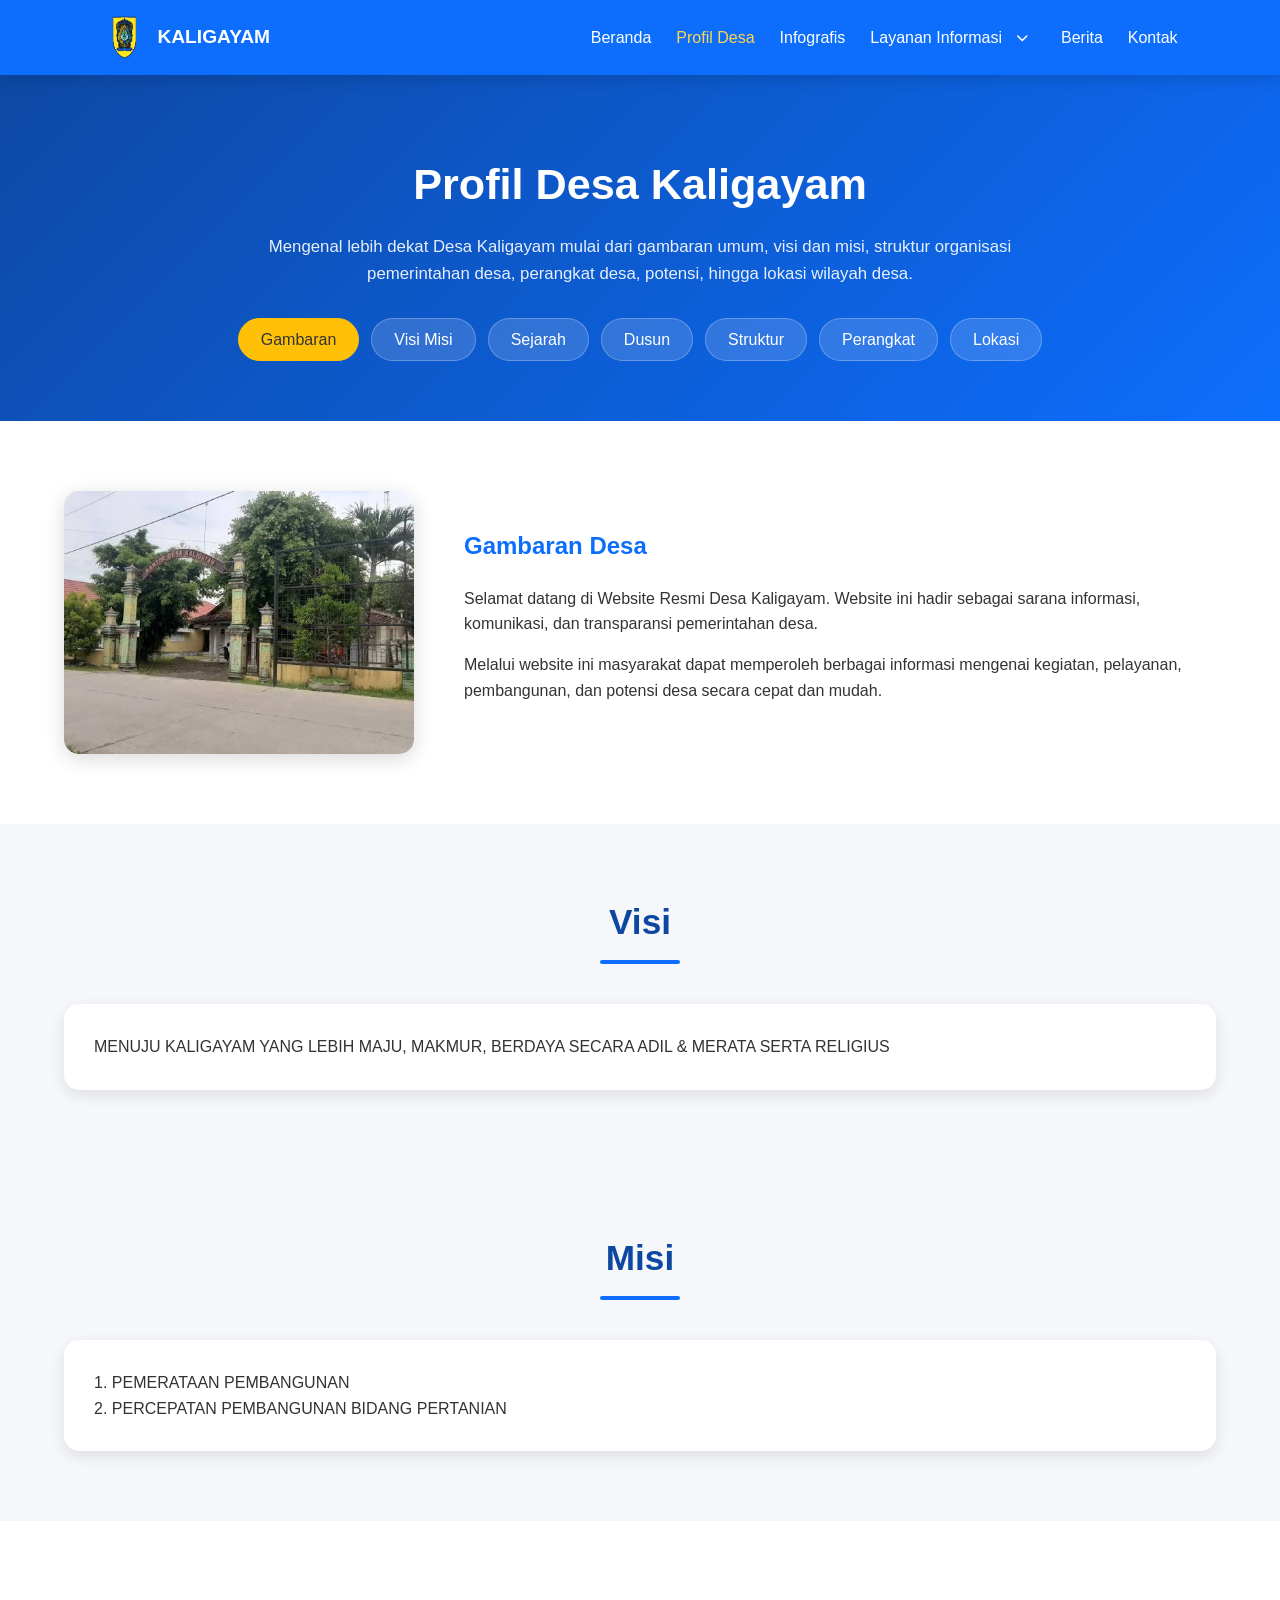
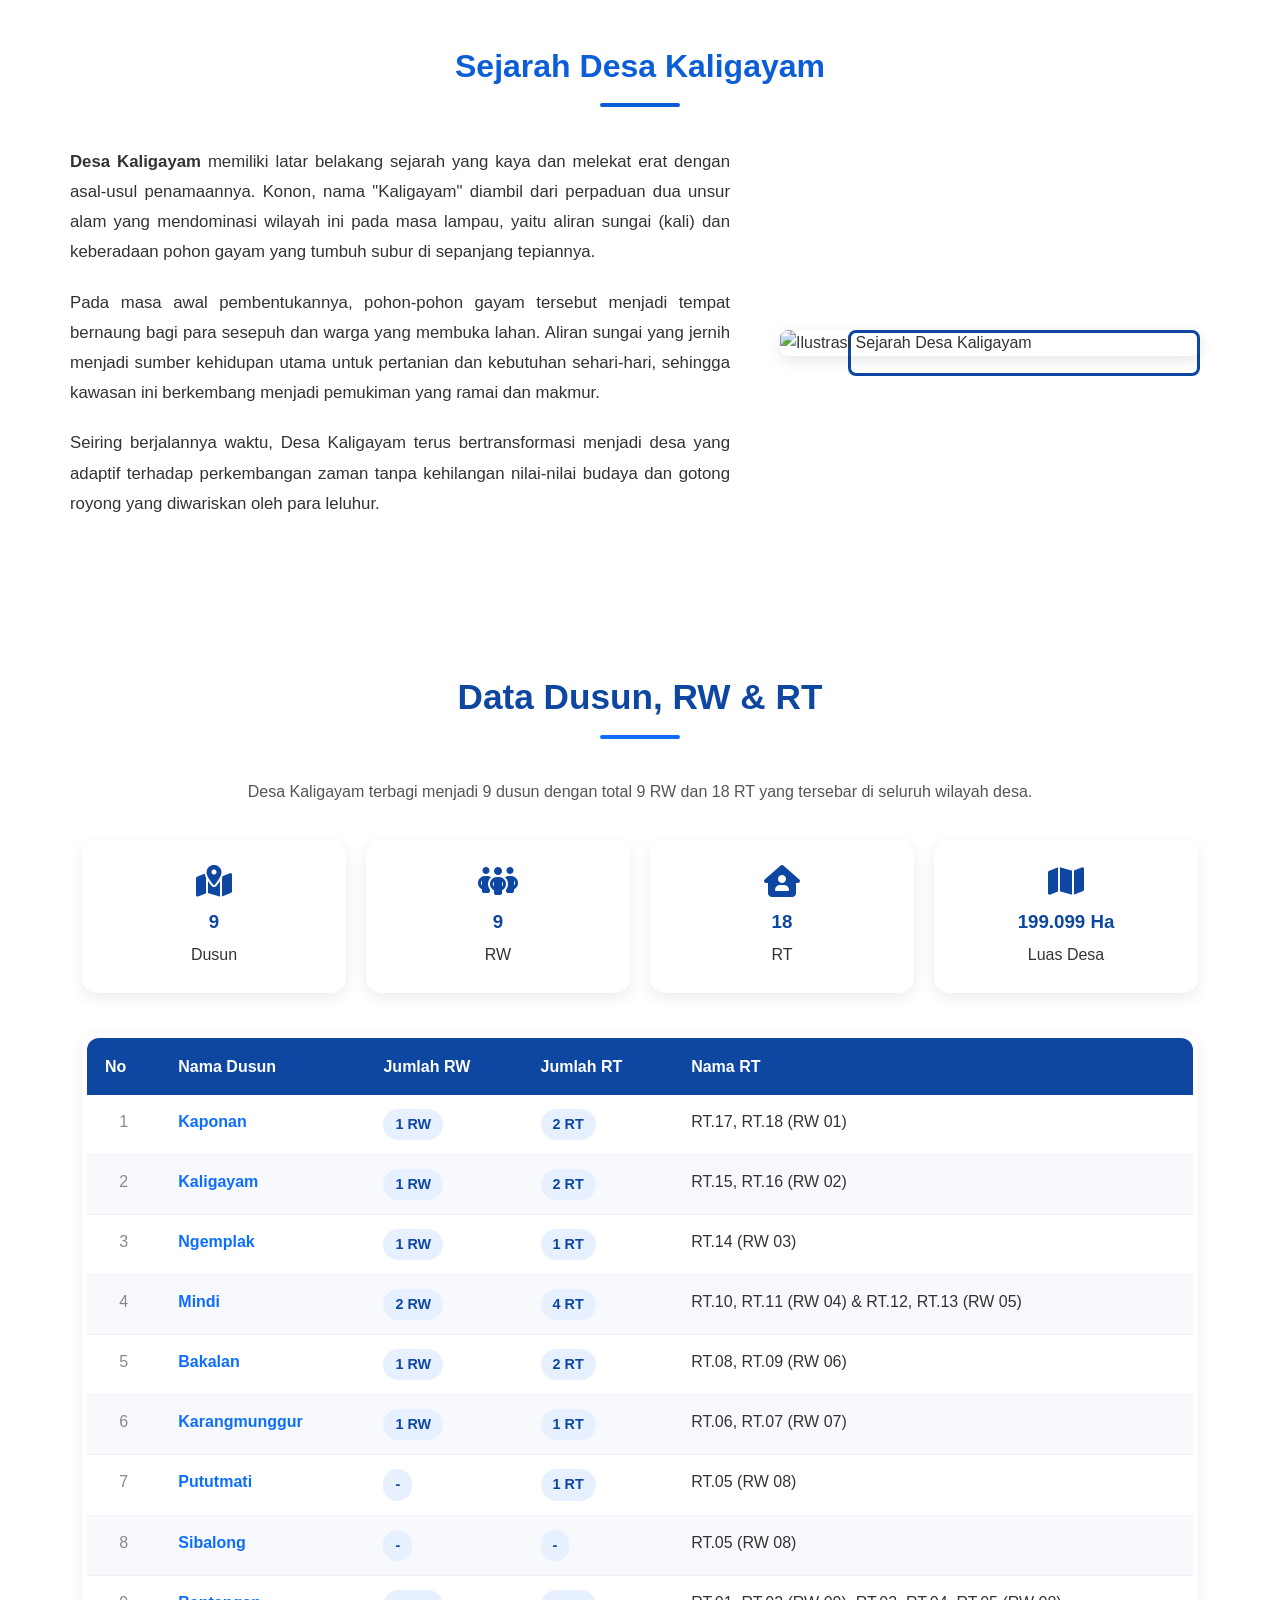
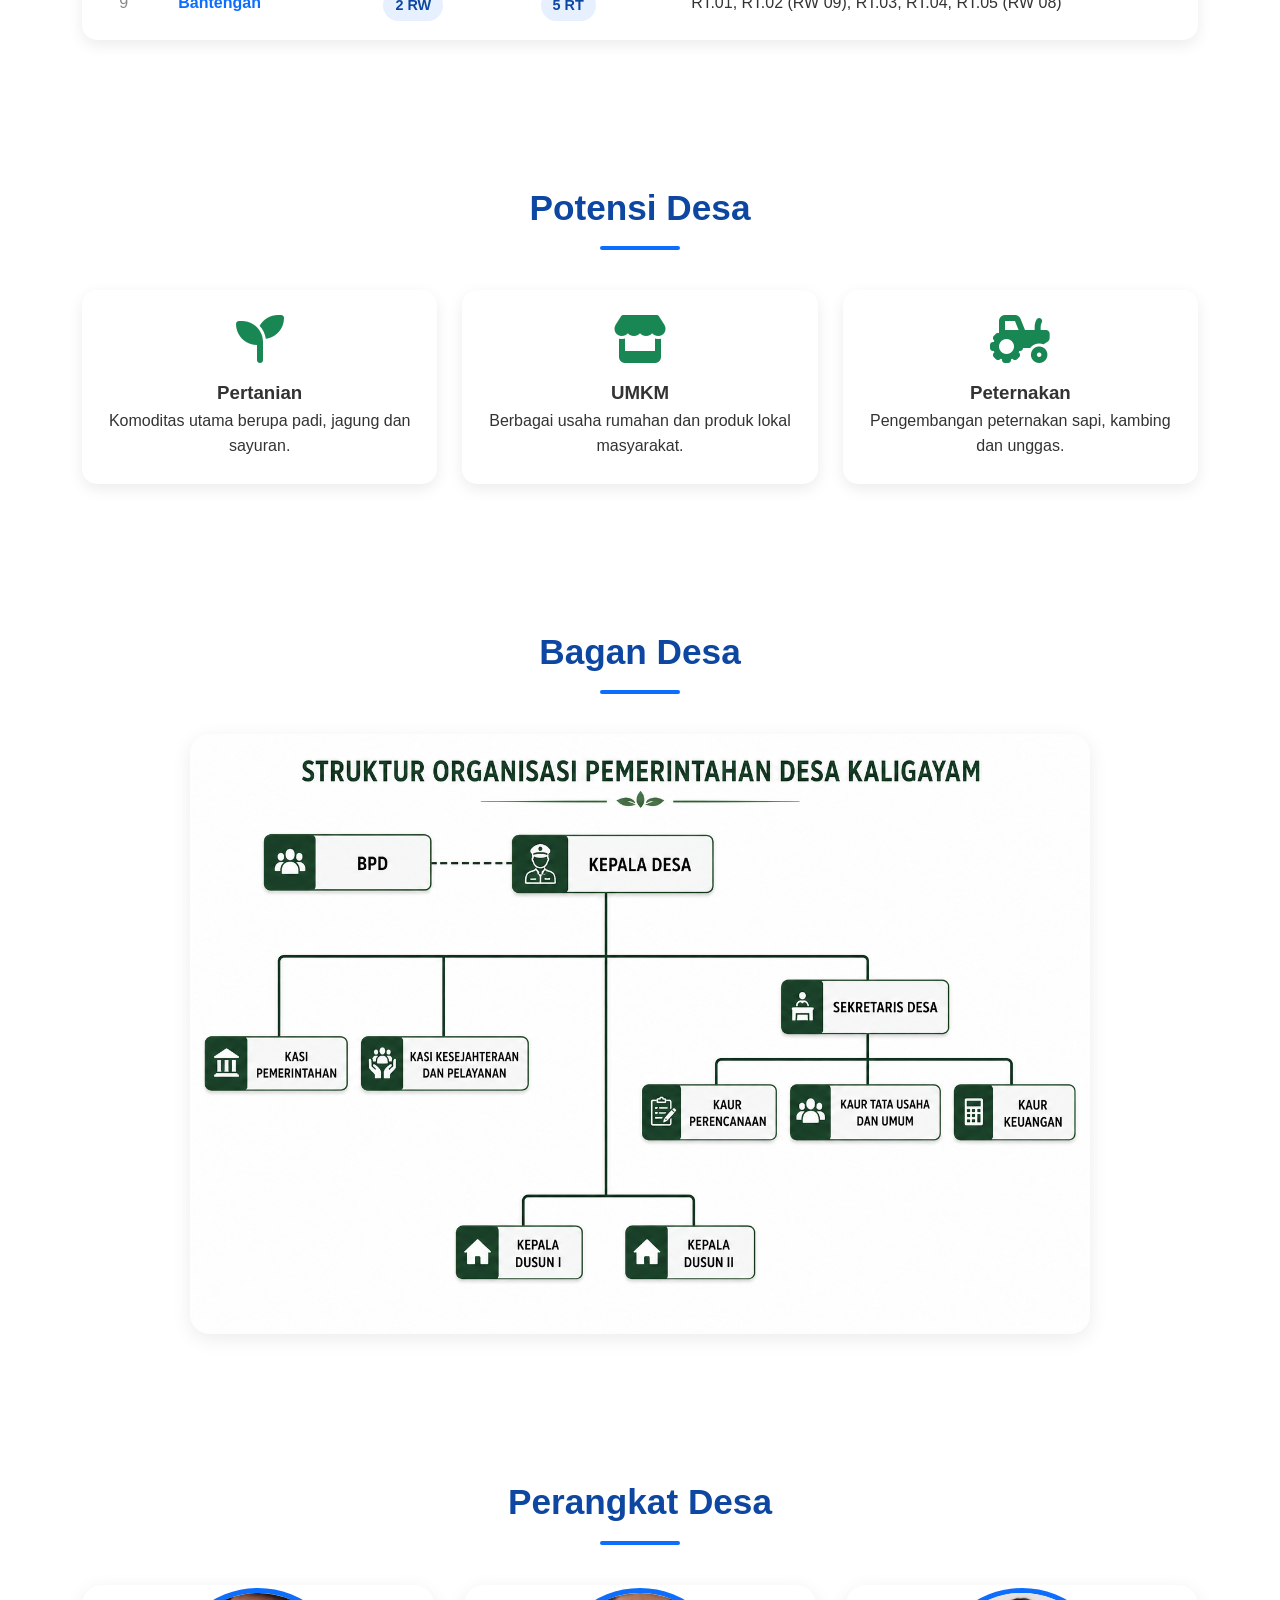
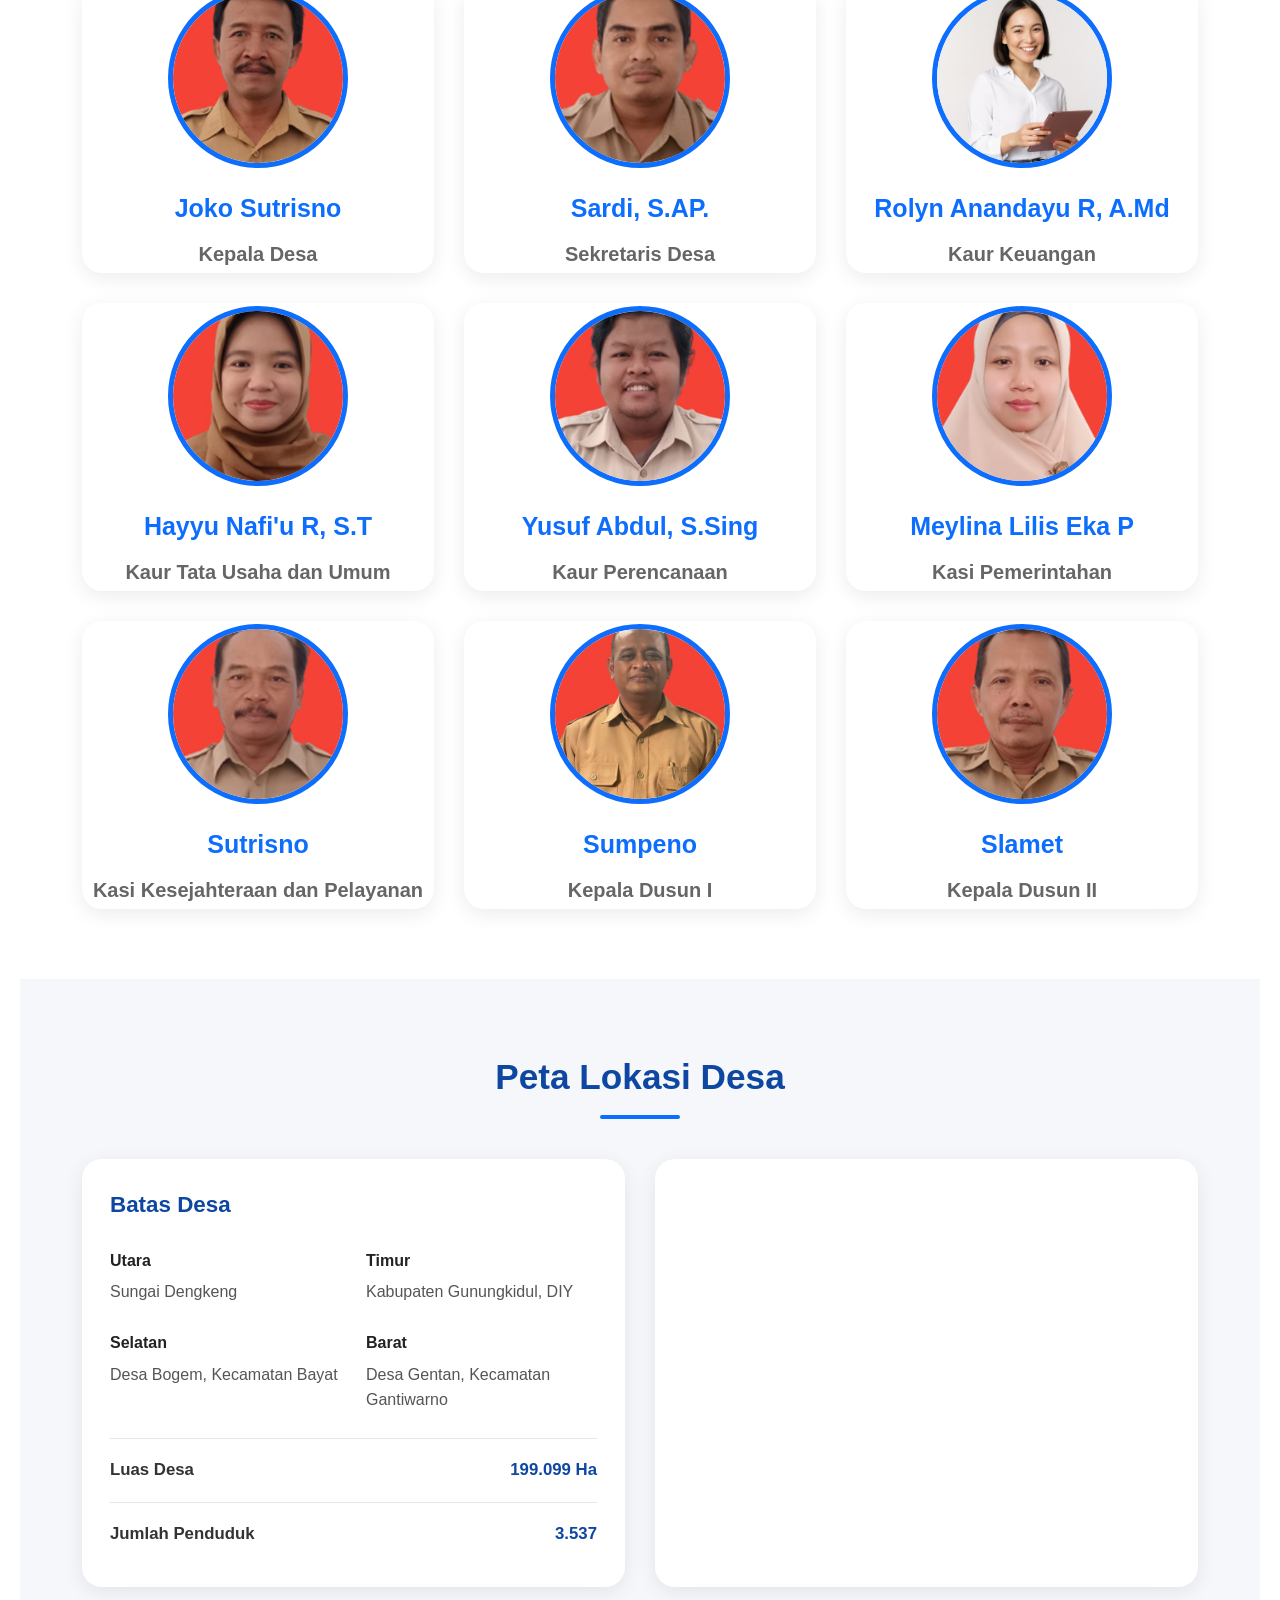
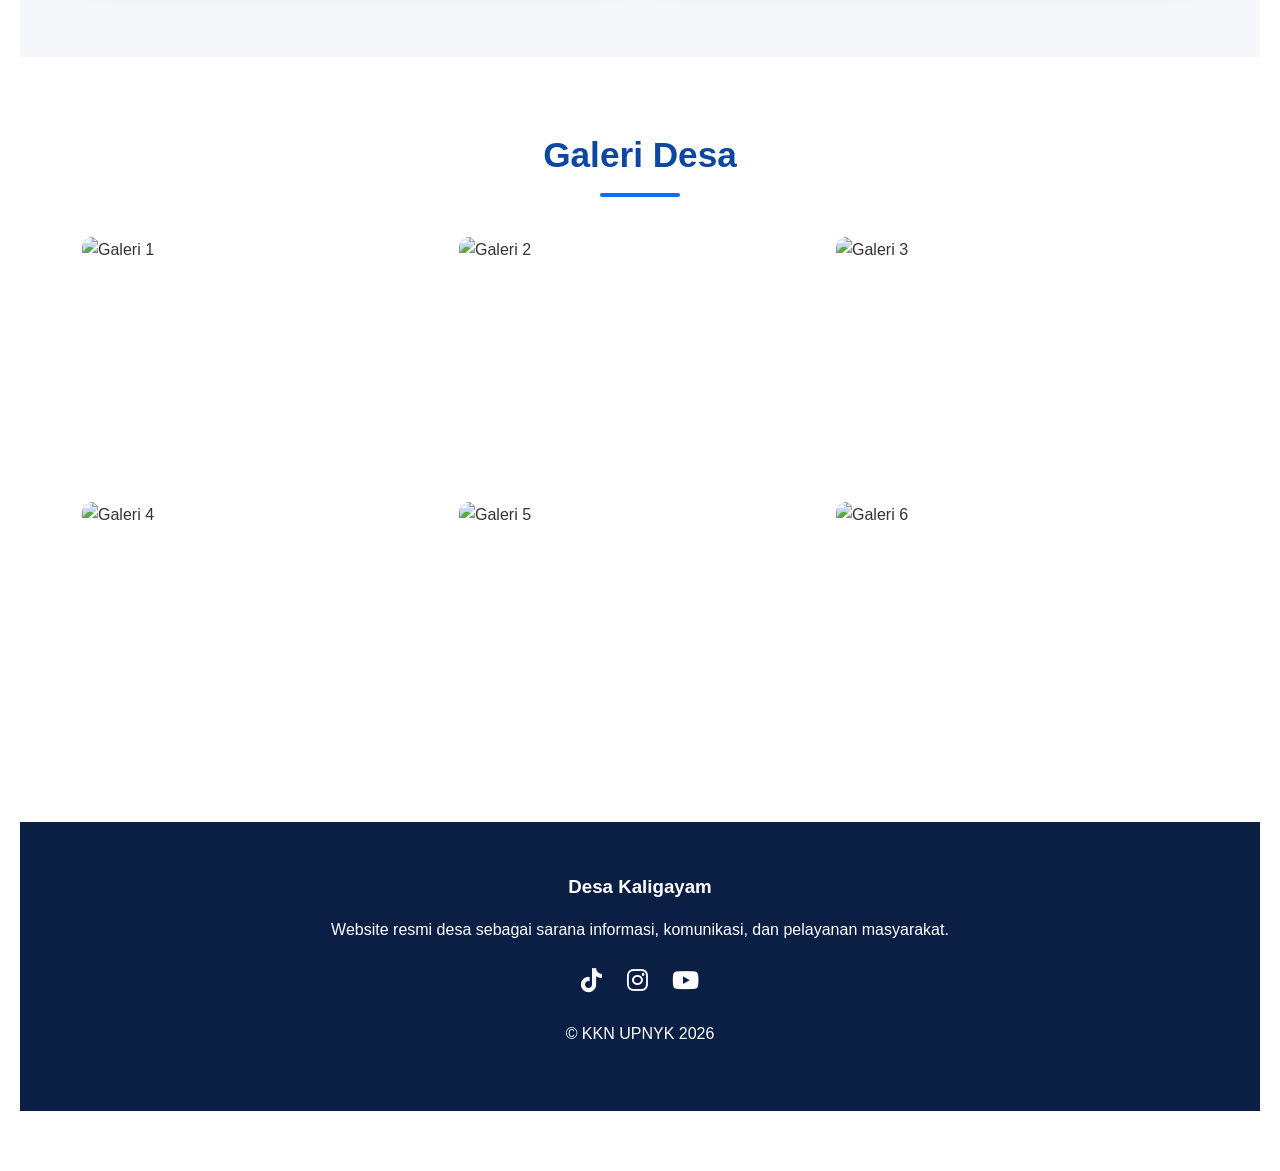
==== profil-desa.html @ 79a6d602 "Add files via upload" ====
<!DOCTYPE html>
<html lang="id">
<head>
    <meta charset="UTF-8">
    <meta name="viewport" content="width=device-width, initial-scale=1.0">
    <title>Desa Kaligayam - Desa Kaligayam</title>

    <link rel="stylesheet"
    href="https://cdnjs.cloudflare.com/ajax/libs/font-awesome/6.5.1/css/all.min.css">

    <style>

 /* =========================
   RESET
========================= */

*{
    margin:0;
    padding:0;
    box-sizing:border-box;
}

html{
    scroll-behavior:smooth;
}

body{
    font-family:'Segoe UI', Tahoma, Geneva, Verdana, sans-serif;
    background:#f5f7fa;
    color:#333;
    line-height:1.6;
}

a{
    text-decoration:none;
}

ul{
    list-style:none;
}

img{
    max-width:100%;
    display:block;
}

/* =========================
   CONTAINER
========================= */

.container{
    width:90%;
    max-width:1200px;
    margin:auto;
}

section{
    padding:80px 0;
}

.section-title{
    text-align:center;
    margin-bottom:50px;
}

.section-title h2{
    font-size:2.2rem;
    color:#0d6efd;
    position:relative;
}

.section-title h2::after{
    content:'';
    width:80px;
    height:4px;
    background:#0d6efd;
    display:block;
    margin:10px auto;
    border-radius:20px;
}

/* =========================
   NAVBAR
========================= */

.navbar{
    position:fixed;
    top:0;
    left:0;
    width:100%;
    padding:15px 8%;
    background:#0d6efd;
    display:flex;
    justify-content:space-between;
    align-items:center;
    z-index:1000;
    box-shadow:0 3px 15px rgba(0,0,0,0.15);
}

.logo{
    display:flex;
    align-items:center;
    gap:10px;
}

.logo img{
    width:45px;
    height:45px;
}

.logo span{
    color:white;
    font-size:1.2rem;
    font-weight:700;
}

.nav-menu{
    display:flex;
    gap:25px;
}

.nav-menu a{
    color:white;
    font-weight:500;
    transition:0.3s;
}

.nav-menu a:hover{
    color:#ffd54f;
}

.hamburger{
    display:none;
    color:white;
    font-size:1.5rem;
    cursor:pointer;
}

@media(max-width:768px){
    .nav-menu{
        display:none;
        flex-direction:column;
        position:absolute;
        top:75px;
        left:0;
        width:100%;
        background:#0d6efd;
        padding:20px;
        text-align:center;
    }
    .nav-menu.active{display:flex;}
    .hamburger{display:block;}
    .dropdown:hover .dropdown-menu{display:none;}
    .dropdown-menu{position:static;width:100%;margin-top:10px;box-shadow:none;}
    .dropdown.show .dropdown-menu{display:block;}
}

/* =========================
   HERO
========================= */

.hero{
    height:100vh;
    background:
    linear-gradient(rgba(0,0,0,.5),
    rgba(0,0,0,.5)),
    url("img/hero.jpg");
    background-size:cover;
    background-position:center;
    display:flex;
    justify-content:center;
    align-items:center;
    text-align:center;
    color:white;
}

.hero-content{
    max-width:800px;
}

.hero h1{
    font-size:3.5rem;
    margin-bottom:20px;
}

.hero p{
    font-size:1.2rem;
    margin-bottom:30px;
}

.btn-primary{
    background:#ffc107;
    color:#333;
    padding:14px 30px;
    border-radius:30px;
    font-weight:bold;
    display:inline-block;
    transition:0.3s;
}

.btn-primary:hover{
    transform:translateY(-4px);
}
/* =========================
   DROPDOWN MENU DUSUN
========================= */

.dropdown{
    position:relative;
}

.dropdown-menu{
    position:absolute;
    top:100%;
    left:0;
    min-width:220px;
    background:#ffffff;
    border-radius:8px;
    box-shadow:0 5px 15px rgba(0,0,0,0.15);
    display:none;
    z-index:999;
}

.dropdown-menu li{
    width:100%;
}

.dropdown-menu li a{
    display:block;
    padding:12px 15px;
    color:#333;
    transition:0.3s;
}

.dropdown-menu li a:hover{
    background:#0d6efd;
    color:#fff;
}

.dropdown:hover .dropdown-menu{
    display:block;
}

.dropdown-head{
    display:flex;
    align-items:center;
    justify-content:center;
    gap:6px;
}

.dropdown-toggle{
    cursor:pointer;
    display:inline-flex;
    align-items:center;
    justify-content:center;
    color:white;
    font-size:12px;
    padding:4px 8px;
}

.dropdown-toggle i{
    transition:0.3s;
}

.dropdown.show .dropdown-toggle i{
    transform:rotate(180deg);
}

.dropdown.show .dropdown-menu{
    display:block;
}

.nav-menu a.active{
    color:#ffd54f;
}

        section{
            padding:70px 0;
        }

        .section-title{
            text-align:center;
            margin-bottom:40px;
        }

        .section-title h2{
            color:#0d47a1;
        }

        .profil{
            background:white;
            padding:30px;
            border-radius:15px;
            box-shadow:0 5px 15px rgba(0,0,0,.1);
        }

        .stats{
            display:grid;
            grid-template-columns:repeat(4,1fr);
            gap:20px;
        }

        .card{
            background:white;
            padding:25px;
            border-radius:15px;
            text-align:center;
            box-shadow:0 5px 15px rgba(0,0,0,.08);
        }

        .card i{
            font-size:2rem;
            color:#0d47a1;
            margin-bottom:10px;
        }

        .card h3{
            color:#0d47a1;
            margin-bottom:5px;
        }

        .potensi{
            display:grid;
            grid-template-columns:repeat(3,1fr);
            gap:25px;
        }

        .potensi-card{
            background:white;
            padding:25px;
            border-radius:15px;
            text-align:center;
            box-shadow:0 5px 15px rgba(0,0,0,.08);
        }

        .potensi-card i{
            font-size:3rem;
            color:#198754;
            margin-bottom:15px;
        }

        .gallery{
            display:grid;
            grid-template-columns:repeat(3,1fr);
            gap:15px;
        }

        .gallery img{
            width:100%;
            height:250px;
            object-fit:cover;
            border-radius:10px;
        }

        footer{
            background:#0b1f44;
            color:white;
            text-align:center;
            padding:50px 20px;
        }
        .footer-content h3{margin-bottom:15px;}
        .footer-content p{margin-bottom:15px;}
        .social{margin:20px 0;}
        .social a{color:white;font-size:1.5rem;margin:0 10px;transition:0.3s;}
        .social a:hover{color:#ffc107;}

        @media(max-width:768px){

            .stats,
            .potensi,
            .gallery{
                grid-template-columns:1fr;
            }

            .hero h1{
                font-size:2rem;
            }

        }
       
/* =========================
   BAGAN DESA
========================= */

.bagan{
    background:#fff;
}

.bagan-wrapper{
    display:flex;
    justify-content:center;
    align-items:center;
}

.bagan-card{
    width:100%;
    max-width:900px;
    background:#fff;
    border-radius:20px;
    overflow:hidden;
    box-shadow:0 5px 20px rgba(0,0,0,.08);
    transition:.3s;
}

.bagan-card:hover{
    transform:translateY(-5px);
}

.bagan-card img{
    width:100%;
    display:block;
    object-fit:contain;
}

.bagan-caption{
    text-align:center;
    padding:18px;
    font-size:1.1rem;
    font-weight:600;
    color:#0d47a1;
}

@media(max-width:768px){
    .bagan-card{
        max-width:100%;
    }

    .bagan-caption{
        font-size:1rem;
    }
}
        /* =========================
   PERANGKAT DESA
========================= */

.news{
    background:white;
}

.news-grid{
    display:grid;
    grid-template-columns:repeat(3,1fr);
    gap:30px;
}

.news-card{
    background:white;
    border-radius:20px;
    padding:3px;
    text-align:center;
    box-shadow:0 5px 20px rgba(0,0,0,.08);
    transition:0.3s;
}

.news-card:hover{
    transform:translateY(-10px);
}

.news-card img{
    width:180px;
    height:180px;
    object-fit:cover;
    border-radius:50%;
    margin:auto;
    margin-bottom:20px;
    border:5px solid #0d6efd;
}

.news-content h3{
    color:#0d6efd;
    font-size:25px;
    margin-bottom:10px;
}

.news-content p{
    color:#666;
    font-size:20px;
    font-weight:700;
}

@media(max-width:768px){

    .news-grid{
        grid-template-columns:1fr;
        gap:20px;
    }

    .news-card img{
        width:150px;
        height:150px;
    }

}
.hero-infografis{
    padding-top:150px;
    padding-bottom:60px;
    background:linear-gradient(135deg,#0d47a1,#0d6efd);
    color:#fff;
    text-align:center;
}

.hero-infografis h1{
    font-size:2.7rem;
    margin-bottom:15px;
}

.hero-infografis p{
    max-width:750px;
    margin:auto;
    color:rgba(255,255,255,.9);
    font-size:1.05rem;
}

.tab-nav{
    display:flex;
    justify-content:center;
    flex-wrap:wrap;
    gap:12px;
    margin-top:30px;
}

.tab-nav a{
    background:rgba(255,255,255,.15);
    color:#fff;
    padding:8px 22px;
    border-radius:30px;
    border:1px solid rgba(255,255,255,.25);
    transition:.3s;
    font-weight:500;
}

.tab-nav a:hover,
.tab-nav a.active{
    background:#ffc107;
    color:#333;
    border-color:#ffc107;
}
/* =========================
  GAMBARAN DESA
========================= */
html {
    scroll-behavior: smooth;
}

.welcome{
    background: white;
    padding-top: 70px; /* sesuaikan dengan tinggi navbar */
    padding-bottom: 70px;
}

.welcome .container{
    display:grid;
    grid-template-columns:350px 1fr;
    gap:50px;
    align-items:center;
}

@media(max-width:992px){
    .welcome .container{
        grid-template-columns:1fr;
    }
}

.welcome-image img{
    border-radius:15px;
    box-shadow:0 5px 20px rgba(0,0,0,.15);
}

.welcome-text h2{
    color:#0d6efd;
    margin-bottom:20px;
}

.welcome-text p{
    margin-bottom:15px;
}

/* Reset & Base Styling (Sesuaikan dengan sistem font kamu) */
.sejarah-section {
    padding: 60px 20px;
    background-color: #ffffff;
    font-family: 'Open Sans', sans-serif;
    color: #333333;
}

.sejarah-container {
    max-width: 1140px;
    margin: 0 auto;
}

/* Header Sejarah */
html {
    scroll-behavior: smooth;
}
.sejarah-header {
    text-align: center;
    margin-bottom: 40px;
}

.sejarah-header h2 {
    font-size: 2rem;
    color: #0b5ed7; /* Warna biru senada dengan navbar/hero */
    margin-bottom: 10px;
    font-weight: 700;
}

.sejarah-header .garis-pembatas {
    width: 80px;
    height: 4px;
    background-color: #0b5ed7; /* Warna kuning senada dengan tombol aktif */
    margin: 0 auto;
    border-radius: 2px;
}

/* Konten Grid Layout */
.sejarah-content {
    display: grid;
    grid-template-columns: 1fr;
    gap: 40px;
    align-items: center;
}

/* Responsif untuk Layar Desktop */
@media (min-width: 768px) {
    .sejarah-content {
        grid-template-columns: 1.2fr 0.8fr; /* Teks sedikit lebih lebar dari gambar */
    }
}

/* Styling Teks */
.sejarah-text p {
    font-size: 1.05rem;
    line-height: 1.8;
    margin-bottom: 20px;
    text-align: justify;
}

/* Styling Gambar & Efek Bingkai Kreatif */
.sejarah-image .image-wrapper {
    position: relative;
    padding: 10px;
}

.sejarah-image img {
    width: 100%;
    height: auto;
    border-radius: 8px;
    box-shadow: 0 4px 15px rgba(0, 0, 0, 0.1);
    position: relative;
    z-index: 2;
    display: block;
    object-fit: cover;
}

/* Dekorasi kotak kuning di belakang gambar */
.sejarah-image .aksen-bingkai {
    position: absolute;
    top: 0;
    right: 0;
    width: 80%;
    height: 100%;
    border: 3px solid #0d47a1;
    border-radius: 8px;
    z-index: 1;
    transform: translate(-10px, 10px);
}

/* =========================
   PETA LOKASI DESA
========================= */

.lokasi{
    background:#f5f7fa;
}

.lokasi-grid{
    display:grid;
    grid-template-columns:1fr 1fr;
    gap:30px;
}

.lokasi-info,
.lokasi-map{
    background:#fff;
    border-radius:20px;
    box-shadow:0 5px 20px rgba(0,0,0,.08);
    overflow:hidden;
}

.lokasi-info{
    padding:28px;
}

.lokasi-info h3{
    color:#0d47a1;
    margin-bottom:25px;
    font-size:1.4rem;
}

.batas-grid{
    display:grid;
    grid-template-columns:repeat(2,1fr);
    gap:25px;
    margin-bottom:25px;
}

.batas-grid strong{
    display:block;
    color:#222;
    margin-bottom:6px;
}

.batas-grid p{
    color:#555;
}

.lokasi-info hr{
    border:none;
    border-top:1px solid #e5e5e5;
    margin:18px 0;
}

.info-item{
    display:flex;
    justify-content:space-between;
    align-items:center;
    font-size:1.05rem;
}

.info-item span{
    font-weight:600;
}

.info-item strong{
    color:#0d47a1;
}

.lokasi-map iframe{
    width:100%;
    height:100%;
    min-height:420px;
    border:0;
}

@media(max-width:768px){

    .lokasi-grid{
        grid-template-columns:1fr;
    }

    .batas-grid{
        grid-template-columns:1fr;
    }

}

/* =========================
   DATA DUSUN (RW & RT)
========================= */

.dusun-intro{
    max-width:800px;
    margin:0 auto 35px;
    text-align:center;
    color:#555;
}

.dusun-summary{
    display:grid;
    grid-template-columns:repeat(4,1fr);
    gap:20px;
    margin-bottom:40px;
}

.table-wrapper{
    background:#fff;
    border-radius:15px;
    box-shadow:0 5px 15px rgba(0,0,0,.08);
    overflow-x:auto;
    padding:5px;
}

.dusun-table{
    width:100%;
    border-collapse:collapse;
    min-width:720px;
}

.dusun-table thead th{
    background:#0d47a1;
    color:#fff;
    text-align:left;
    padding:16px 18px;
    font-weight:600;
    white-space:nowrap;
}

.dusun-table thead th:first-child{
    border-radius:12px 0 0 0;
}

.dusun-table thead th:last-child{
    border-radius:0 12px 0 0;
}

.dusun-table tbody td{
    padding:14px 18px;
    border-bottom:1px solid #eef1f5;
    vertical-align:top;
    color:#333;
}

.dusun-table tbody tr:last-child td{
    border-bottom:none;
}

.dusun-table tbody tr:nth-child(even){
    background:#f7f9fc;
}

.dusun-table tbody tr:hover{
    background:#eaf2ff;
}

.dusun-table td.dusun-nama a{
    color:#0d6efd;
    font-weight:600;
    transition:.3s;
}

.dusun-table td.dusun-nama a:hover{
    color:#0d47a1;
    text-decoration:underline;
}

.dusun-table td.no-col{
    text-align:center;
    color:#888;
}

.badge-jumlah{
    display:inline-block;
    background:#e7f0ff;
    color:#0d47a1;
    padding:4px 12px;
    border-radius:20px;
    font-size:.9rem;
    font-weight:600;
    white-space:nowrap;
}

@media(max-width:768px){

    .dusun-summary{
        grid-template-columns:repeat(2,1fr);
    }

}

    </style>

</head>
<body>

    <!-- NAVBAR -->
 <header>
<nav class="navbar">

    <div class="logo">
        <img src="./logo.png" alt="Logo Desa">
        <span>KALIGAYAM</span>
    </div>

    <ul class="nav-menu">

        <li><a href="index.html">Beranda</a></li>

        <li><a href="profil-desa.html" class="active">Profil Desa</a></li>

        <li><a href="infografis.html">Infografis</a></li>

        <!-- MENU LAYANAN INFORMASI -->
        <li class="dropdown">

            <div class="dropdown-head">
                <a href="layanan-informasi.html">Layanan Informasi</a>
                <span class="dropdown-toggle"><i class="fas fa-chevron-down"></i></span>
            </div>

            <ul class="dropdown-menu">
                <li><a href="layanan-informasi.html#kk">Kartu Keluarga</a></li>
                <li><a href="layanan-informasi.html#ktp">KTP</a></li>
                <li><a href="layanan-informasi.html#kia">KIA</a></li>
                <li><a href="layanan-informasi.html#akta-kematian">Akta Kematian</a></li>
                <li><a href="layanan-informasi.html#akta-lahir">Akta Lahir</a></li>
                <li><a href="layanan-informasi.html#akta-cerai">Akta Cerai</a></li>
                <li><a href="layanan-informasi.html#pernikahan">Pernikahan</a></li>
            </ul>

        </li>

        <li><a href="berita.html">Berita</a></li>

        <li><a href="index.html#contact">Kontak</a></li>

    </ul>

    <div class="hamburger">
        <i class="fas fa-bars"></i>
    </div>

</nav>
    </header>
<section class="hero-infografis">

    <div class="container">

        <h1>Profil Desa Kaligayam</h1>

        <p>
            Mengenal lebih dekat Desa Kaligayam mulai dari gambaran umum,
            visi dan misi, struktur organisasi pemerintahan desa,
            perangkat desa, potensi, hingga lokasi wilayah desa.
        </p>

        <div class="tab-nav">
            <a href="#gambaran" class="active">Gambaran</a>
            <a href="#visi">Visi Misi</a>
            <a href="#sejarah">Sejarah</a>
            <a href="#dusun">Dusun</a>
            <a href="#bagan">Struktur</a>
            <a href="#perangkat">Perangkat</a>
            <a href="#lokasi">Lokasi</a>
        </div>

    </div>

</section>
      <!-- Gambaran  -->
    <section class="welcome" id="gambaran">
        <div class="container">

            <div class="welcome-image">
                 <img src="./Gambaran-Desa.jpg" alt="Logo Klaten">
            </div>

            <div class="welcome-text">
                <h2>Gambaran Desa</h2>

                <p>
                    Selamat datang di Website Resmi Desa Kaligayam.
                    Website ini hadir sebagai sarana informasi,
                    komunikasi, dan transparansi pemerintahan desa.
                </p>

                <p>
                    Melalui website ini masyarakat dapat memperoleh
                    berbagai informasi mengenai kegiatan, pelayanan,
                    pembangunan, dan potensi desa secara cepat dan mudah.
                </p>

            </div>

        </div>
    </section>

    <!-- VISI MISI -->


    <section id="visi">
        <div class="container">

            <div class="section-title">
                <h2>Visi</h2>
            </div>
            <div class="profil">
                <p>
                   MENUJU KALIGAYAM YANG LEBIH MAJU, MAKMUR, BERDAYA SECARA ADIL & MERATA SERTA RELIGIUS
                </p>
            </div>

        </div>
    </section>
       <section>
        <div class="container">

            <div class="section-title">
                <h2>Misi</h2>
            </div>
            <div class="profil">
                <p>
                    1.  PEMERATAAN PEMBANGUNAN
                </p>
                 <p>
                    2. PERCEPATAN PEMBANGUNAN BIDANG PERTANIAN
                </p>
        
            </div>

        </div>
    </section>

<section class="sejarah-section">
    <!-- Perhatikan penambahan id="sejarah" di bawah ini -->
<section id="sejarah" class="sejarah-section">
        <div class="sejarah-container">
        <!-- Bagian Judul -->
        <div class="sejarah-header">
            <h2>Sejarah Desa Kaligayam</h2>
            <div class="garis-pembatas"></div>
        </div>

        <!-- Bagian Konten -->
        <div class="sejarah-content">
            <!-- Kolom Teks -->
            <div class="sejarah-text">
                <p><strong>Desa Kaligayam</strong> memiliki latar belakang sejarah yang kaya dan melekat erat dengan asal-usul penamaannya. Konon, nama "Kaligayam" diambil dari perpaduan dua unsur alam yang mendominasi wilayah ini pada masa lampau, yaitu aliran sungai (kali) dan keberadaan pohon gayam yang tumbuh subur di sepanjang tepiannya.</p>
                
                <p>Pada masa awal pembentukannya, pohon-pohon gayam tersebut menjadi tempat bernaung bagi para sesepuh dan warga yang membuka lahan. Aliran sungai yang jernih menjadi sumber kehidupan utama untuk pertanian dan kebutuhan sehari-hari, sehingga kawasan ini berkembang menjadi pemukiman yang ramai dan makmur.</p>
                
                <p>Seiring berjalannya waktu, Desa Kaligayam terus bertransformasi menjadi desa yang adaptif terhadap perkembangan zaman tanpa kehilangan nilai-nilai budaya dan gotong royong yang diwariskan oleh para leluhur.</p>
            </div>

            <!-- Kolom Gambar / Ilustrasi -->
            <div class="sejarah-image">
                <div class="image-wrapper">
                    <!-- Ganti 'sejarah-desa.jpg' dengan path foto desa atau ilustrasi pendukung -->
                    <img src="sejarah-desa.jpg" alt="Ilustrasi Sejarah Desa Kaligayam">
                    <div class="aksen-bingkai"></div>
                </div>
            </div>
        </div>
    </div>
</section>

    <!-- DATA DUSUN -->
    <section id="dusun">
        <div class="container">

            <div class="section-title">
                <h2>Data Dusun, RW &amp; RT</h2>
            </div>

            <p class="dusun-intro">
                Desa Kaligayam terbagi menjadi 9 dusun dengan total 9 RW
                dan 18 RT yang tersebar di seluruh wilayah desa.
            </p>

            <div class="dusun-summary">

                <div class="card">
                    <i class="fas fa-map-location-dot"></i>
                    <h3>9</h3>
                    <p>Dusun</p>
                </div>

                <div class="card">
                    <i class="fas fa-people-group"></i>
                    <h3>9</h3>
                    <p>RW</p>
                </div>

                <div class="card">
                    <i class="fas fa-house-user"></i>
                    <h3>18</h3>
                    <p>RT</p>
                </div>

                <div class="card">
                    <i class="fas fa-map"></i>
                    <h3>199.099 Ha</h3>
                    <p>Luas Desa</p>
                </div>

            </div>

            <div class="table-wrapper">
                <table class="dusun-table">
                    <thead>
                        <tr>
                            <th>No</th>
                            <th>Nama Dusun</th>
                            <th>Jumlah RW</th>
                            <th>Jumlah RT</th>
                            <th>Nama RT</th>
                        </tr>
                    </thead>
                    <tbody>

                        <tr>
                            <td class="no-col">1</td>
                            <td class="dusun-nama"><a href="dusun-Kaponan.html">Kaponan</a></td>
                            <td><span class="badge-jumlah">1 RW</span></td>
                            <td><span class="badge-jumlah">2 RT</span></td>
                            <td>RT.17, RT.18 (RW 01)</td>
                        </tr>

                        <tr>
                            <td class="no-col">2</td>
                            <td class="dusun-nama"><a href="dusun-Kaligayam.html">Kaligayam</a></td>
                            <td><span class="badge-jumlah">1 RW</span></td>
                            <td><span class="badge-jumlah">2 RT</span></td>
                            <td>RT.15, RT.16 (RW 02)</td>
                        </tr>

                        <tr>
                            <td class="no-col">3</td>
                            <td class="dusun-nama"><a href="dusun-Ngemplak.html">Ngemplak</a></td>
                            <td><span class="badge-jumlah">1 RW</span></td>
                            <td><span class="badge-jumlah">1 RT</span></td>
                            <td>RT.14 (RW 03)</td>
                        </tr>

                        <tr>
                            <td class="no-col">4</td>
                            <td class="dusun-nama"><a href="dusun-Mindi.html">Mindi</a></td>
                            <td><span class="badge-jumlah">2 RW</span></td>
                            <td><span class="badge-jumlah">4 RT</span></td>
                            <td>RT.10, RT.11 (RW 04) &amp; RT.12, RT.13 (RW 05)</td>
                        </tr>

                        <tr>
                            <td class="no-col">5</td>
                            <td class="dusun-nama"><a href="dusun-Bakalan.html">Bakalan</a></td>
                            <td><span class="badge-jumlah">1 RW</span></td>
                            <td><span class="badge-jumlah">2 RT</span></td>
                            <td>RT.08, RT.09 (RW 06)</td>
                        </tr>

                        <tr>
                            <td class="no-col">6</td>
                            <td class="dusun-nama"><a href="dusun-Karangmunggur.html">Karangmunggur</a></td>
                            <td><span class="badge-jumlah">1 RW</span></td>
                            <td><span class="badge-jumlah">1 RT</span></td>
                            <td>RT.06, RT.07 (RW 07)</td>
                        </tr>

                        <tr>
                            <td class="no-col">7</td>
                            <td class="dusun-nama"><a href="dusun-Pututmati.html">Pututmati</a></td>
                            <td><span class="badge-jumlah">-</span></td>
                            <td><span class="badge-jumlah">1 RT</span></td>
                            <td>RT.05 (RW 08)</td>
                        </tr>

                        <tr>
                            <td class="no-col">8</td>
                            <td class="dusun-nama"><a href="dusun-Sibalong.html">Sibalong</a></td>
                            <td><span class="badge-jumlah">-</span></td>
                            <td><span class="badge-jumlah">-</span></td>
                            <td>RT.05 (RW 08)</td>
                        </tr>

                        <tr>
                            <td class="no-col">9</td>
                            <td class="dusun-nama"><a href="dusun-Bantengan.html">Bantengan</a></td>
                            <td><span class="badge-jumlah">2 RW</span></td>
                            <td><span class="badge-jumlah">5 RT</span></td>
                            <td>RT.01, RT.02 (RW 09), RT.03, RT.04, RT.05 (RW 08)</td>
                        </tr>

                    </tbody>
                </table>
            </div>

        </div>
    </section>

    <!-- POTENSI -->
    <section>

        <div class="container">

            <div class="section-title">
                <h2>Potensi Desa</h2>
            </div>

            <div class="potensi">

                <div class="potensi-card">
                    <i class="fas fa-seedling"></i>
                    <h3>Pertanian</h3>
                    <p>
                        Komoditas utama berupa padi,
                        jagung dan sayuran.
                    </p>
                </div>

                <div class="potensi-card">
                    <i class="fas fa-store"></i>
                    <h3>UMKM</h3>
                    <p>
                        Berbagai usaha rumahan dan
                        produk lokal masyarakat.
                    </p>
                </div>

                <div class="potensi-card">
                    <i class="fas fa-tractor"></i>
                    <h3>Peternakan</h3>
                    <p>
                        Pengembangan peternakan sapi,
                        kambing dan unggas.
                    </p>
                </div>

            </div>

        </div>

    </section>

    <!-- BAGAN DESA -->
<section class="bagan" id="bagan">

    <div class="container">

        <div class="section-title">
            <h2>Bagan Desa</h2>
        </div>

        <div class="bagan-wrapper">

            <div class="bagan-card">

               <img src="./Struktur.png" alt="Bagan Struktur Organisasi Desa">

            </div>

        </div>

    </div>

</section>

<!-- PERANGKAT DESA -->
    <section class="news" id="perangkat">

        <div class="section-title">
            <h2>Perangkat Desa</h2>
        </div>

        <div class="container news-grid">

            <div class="news-card">
               <img src="./Kepala-Desa.jpeg">
                <div class="news-content">
                    <h3>Joko Sutrisno</h3>
                    <p>
                       Kepala Desa
                    </p>
                </div>
            </div>

            <div class="news-card">
                 <img src="./Sekdes.jpeg" alt="Sekretaris Desa">
                <div class="news-content">
                    <h3>Sardi, S.AP.</h3>
                    <p>
                      Sekretaris Desa
                    </p>
                </div>
            </div>

            <div class="news-card">
                 <img src="./Perangkat-Desa.jpg" alt="Kaur Keuangan">
                <div class="news-content">
                    <h3>Rolyn Anandayu R, A.Md</h3>
                    <p>
                        Kaur Keuangan
                    </p>
                </div>
            </div>
             <div class="news-card">
                 <img src="./Kaur-TU.jpeg" alt="Kepala Desa">
                <div class="news-content">
                    <h3>Hayyu Nafi'u R, S.T</h3>
                    <p>
                        Kaur Tata Usaha dan Umum
                    </p>
                </div>
            </div>

            <div class="news-card">
                 <img src="./Kaur-Perencanaan.jpeg" alt="Sekretaris Desa">
                <div class="news-content">
                    <h3>Yusuf Abdul, S.Sing</h3>
                    <p>
                        Kaur Perencanaan
                    </p>
                </div>
            </div>

            <div class="news-card">
                 <img src="./Kasi-Pemerintahan.jpeg" alt="Kaur Keuangan">
                <div class="news-content">
                    <h3>Meylina Lilis Eka P</h3>
                    <p>
                       Kasi Pemerintahan
                    </p>
                </div>
            </div>
            <div class="news-card">
                 <img src="./Kasi-Kesejahteraan.jpeg" alt="Kaur Keuangan">
                <div class="news-content">
                    <h3>Sutrisno</h3>
                    <p>
                       Kasi Kesejahteraan dan Pelayanan
                    </p>
                </div>
            </div>
            <div class="news-card">
                 <img src="./Kadus-I.jpeg" alt="Kaur Keuangan">
                <div class="news-content">
                    <h3>Sumpeno</h3>
                    <p>
                      Kepala Dusun I
                    </p>
                </div>
            </div>
            <div class="news-card">
                 <img src="./Kadus-II.jpeg" alt="Kaur Keuangan">
                <div class="news-content">
                    <h3>Slamet</h3>
                    <p>
                       Kepala Dusun II
                    </p>
                </div>
            </div>

        </div>

    </section>
    <!-- PETA LOKASI DESA -->
<section class="lokasi" id="lokasi">

    <div class="container">

        <div class="section-title">
            <h2>Peta Lokasi Desa</h2>
        </div>

        <div class="lokasi-grid">

            <!-- Informasi -->
            <div class="lokasi-info">

                <h3>Batas Desa</h3>

                <div class="batas-grid">

                    <div>
                        <strong>Utara</strong>
                        <p>Sungai Dengkeng</p>
                    </div>

                    <div>
                        <strong>Timur</strong>
                        <p>Kabupaten Gunungkidul, DIY</p>
                    </div>

                    <div>
                        <strong>Selatan</strong>
                        <p>Desa Bogem, Kecamatan Bayat</p>
                    </div>

                    <div>
                        <strong>Barat</strong>
                        <p>Desa Gentan, Kecamatan Gantiwarno</p>
                    </div>

                </div>

                <hr>

                <div class="info-item">
                    <span>Luas Desa</span>
                    <strong>199.099 Ha</strong>
                </div>

                <hr>
                <div class="info-item">
                    <span>Jumlah Penduduk</span>
                    <strong>3.537</strong>
                </div>

            </div>

            <!-- Maps -->
            <div class="lokasi-map">

                <iframe
                    src="https://www.google.com/maps/embed?pb=!1m18!1m12!1m3!1d5105.065987779881!2d110.62018126481999!3d-7.794840223644419!2m3!1f0!2f0!3f0!3m2!1i1024!2i768!4f13.1!3m3!1m2!1s0x2e7a48b31ecb693f%3A0x42fa179632f02f46!2sKaligayam%2C%20Kec.%20Wedi%2C%20Kabupaten%20Klaten%2C%20Jawa%20Tengah!5e1!3m2!1sid!2sid!4v1783397386458!5m2!1sid!2sid"
                    loading="lazy"
                    allowfullscreen
                    referrerpolicy="strict-origin-when-cross-origin">
                </iframe>

            </div>

        </div>

    </div>

</section>

    <!-- GALERI -->
    <section>

        <div class="container">

            <div class="section-title">
                <h2>Galeri Desa</h2>
            </div>

            <div class="gallery">

                <img src="img/gallery1.jpg" alt="Galeri 1">
                <img src="img/gallery2.jpg" alt="Galeri 2">
                <img src="img/gallery3.jpg" alt="Galeri 3">
                <img src="img/gallery4.jpg" alt="Galeri 4">
                <img src="img/gallery5.jpg" alt="Galeri 5">
                <img src="img/gallery6.jpg" alt="Galeri 6">

            </div>

        </div>

    </section>

  

    <!-- FOOTER -->
    <footer>

        <div class="footer-content">

            <h3>Desa Kaligayam</h3>

            <p>
                Website resmi desa sebagai sarana informasi,
                komunikasi, dan pelayanan masyarakat.
            </p>

            <div class="social">
                <a href="https://www.tiktok.com/@kaligayam.official" target="_blank" rel="noopener noreferrer"><i class="fab fa-tiktok"></i></a>
                <a href="https://www.instagram.com/desa_kaligayam" target="_blank" rel="noopener noreferrer"><i class="fab fa-instagram"></i></a>
                <a href="#" target="_blank" rel="noopener noreferrer"><i class="fab fa-youtube"></i></a>
            </div>

            <p>
                © KKN UPNYK 2026
            </p>

        </div>

    </footer>


<script src="index.js"></script>

</body>
</html>
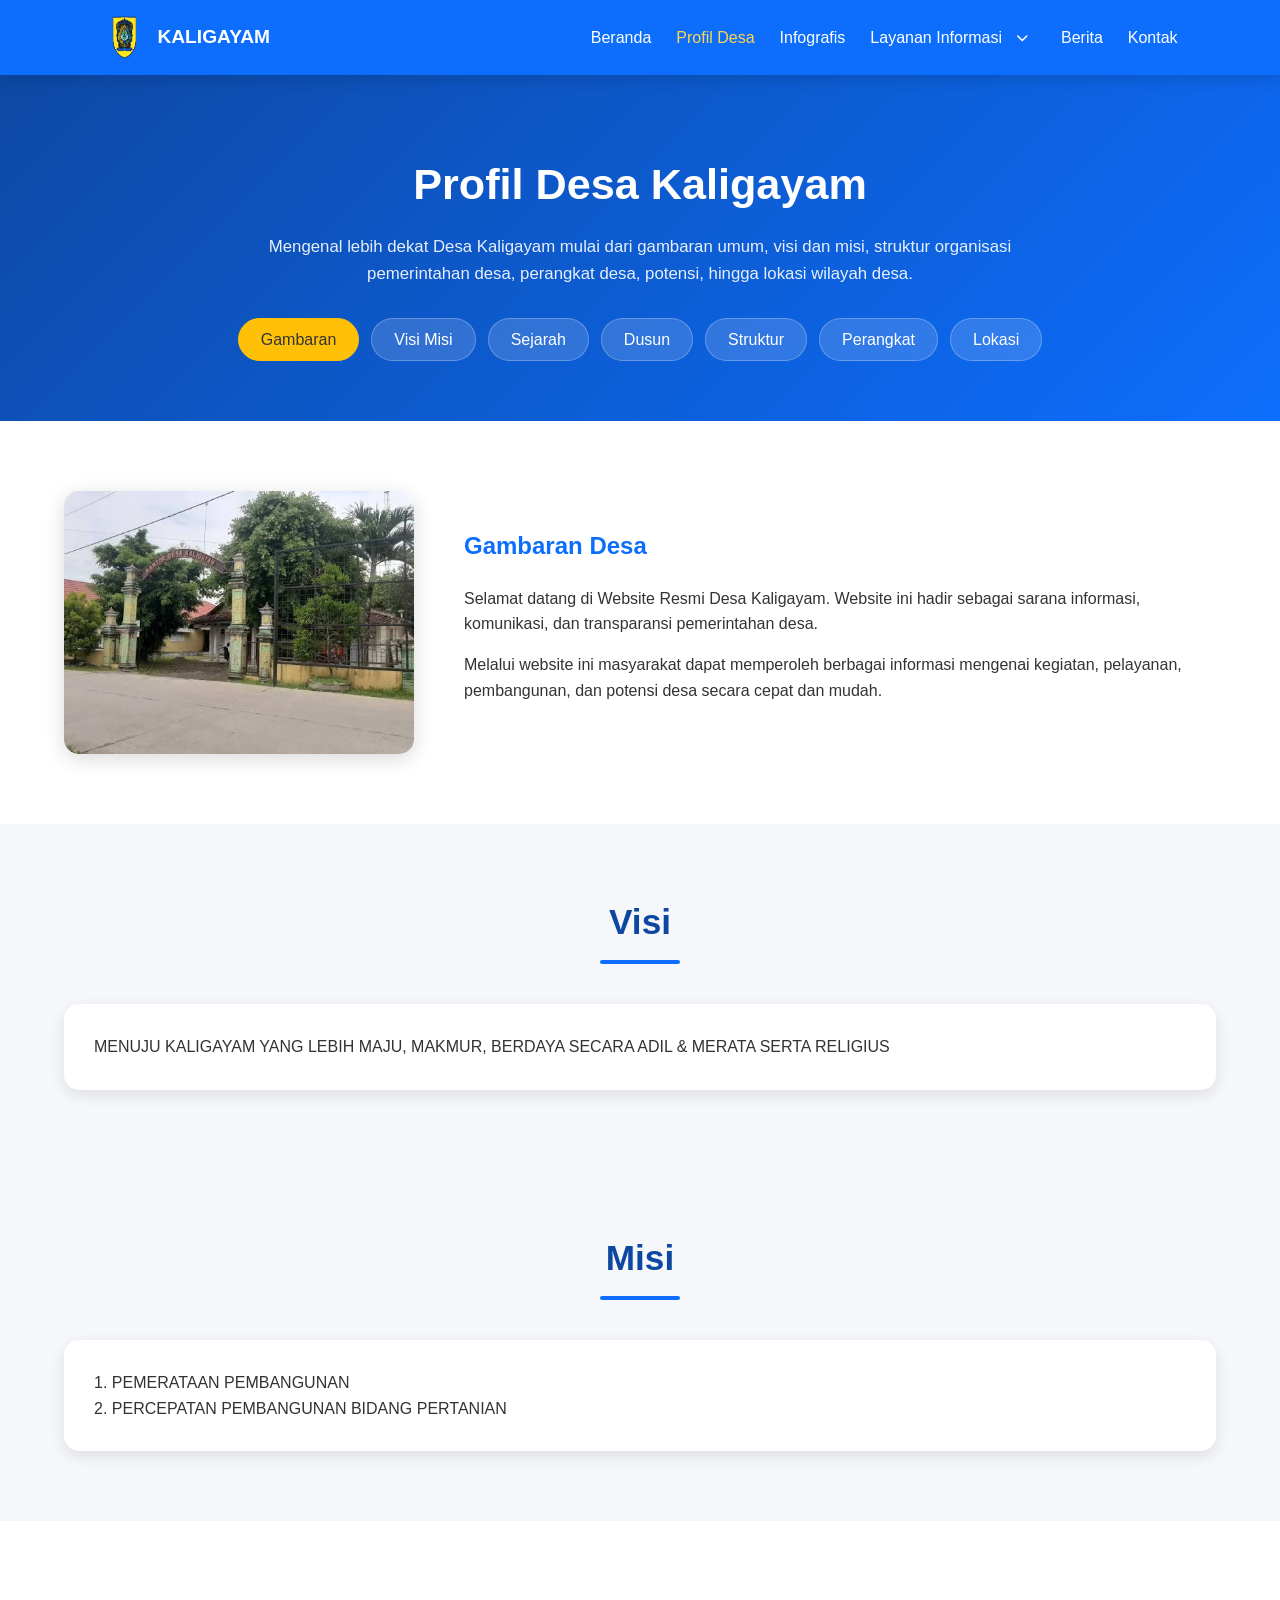
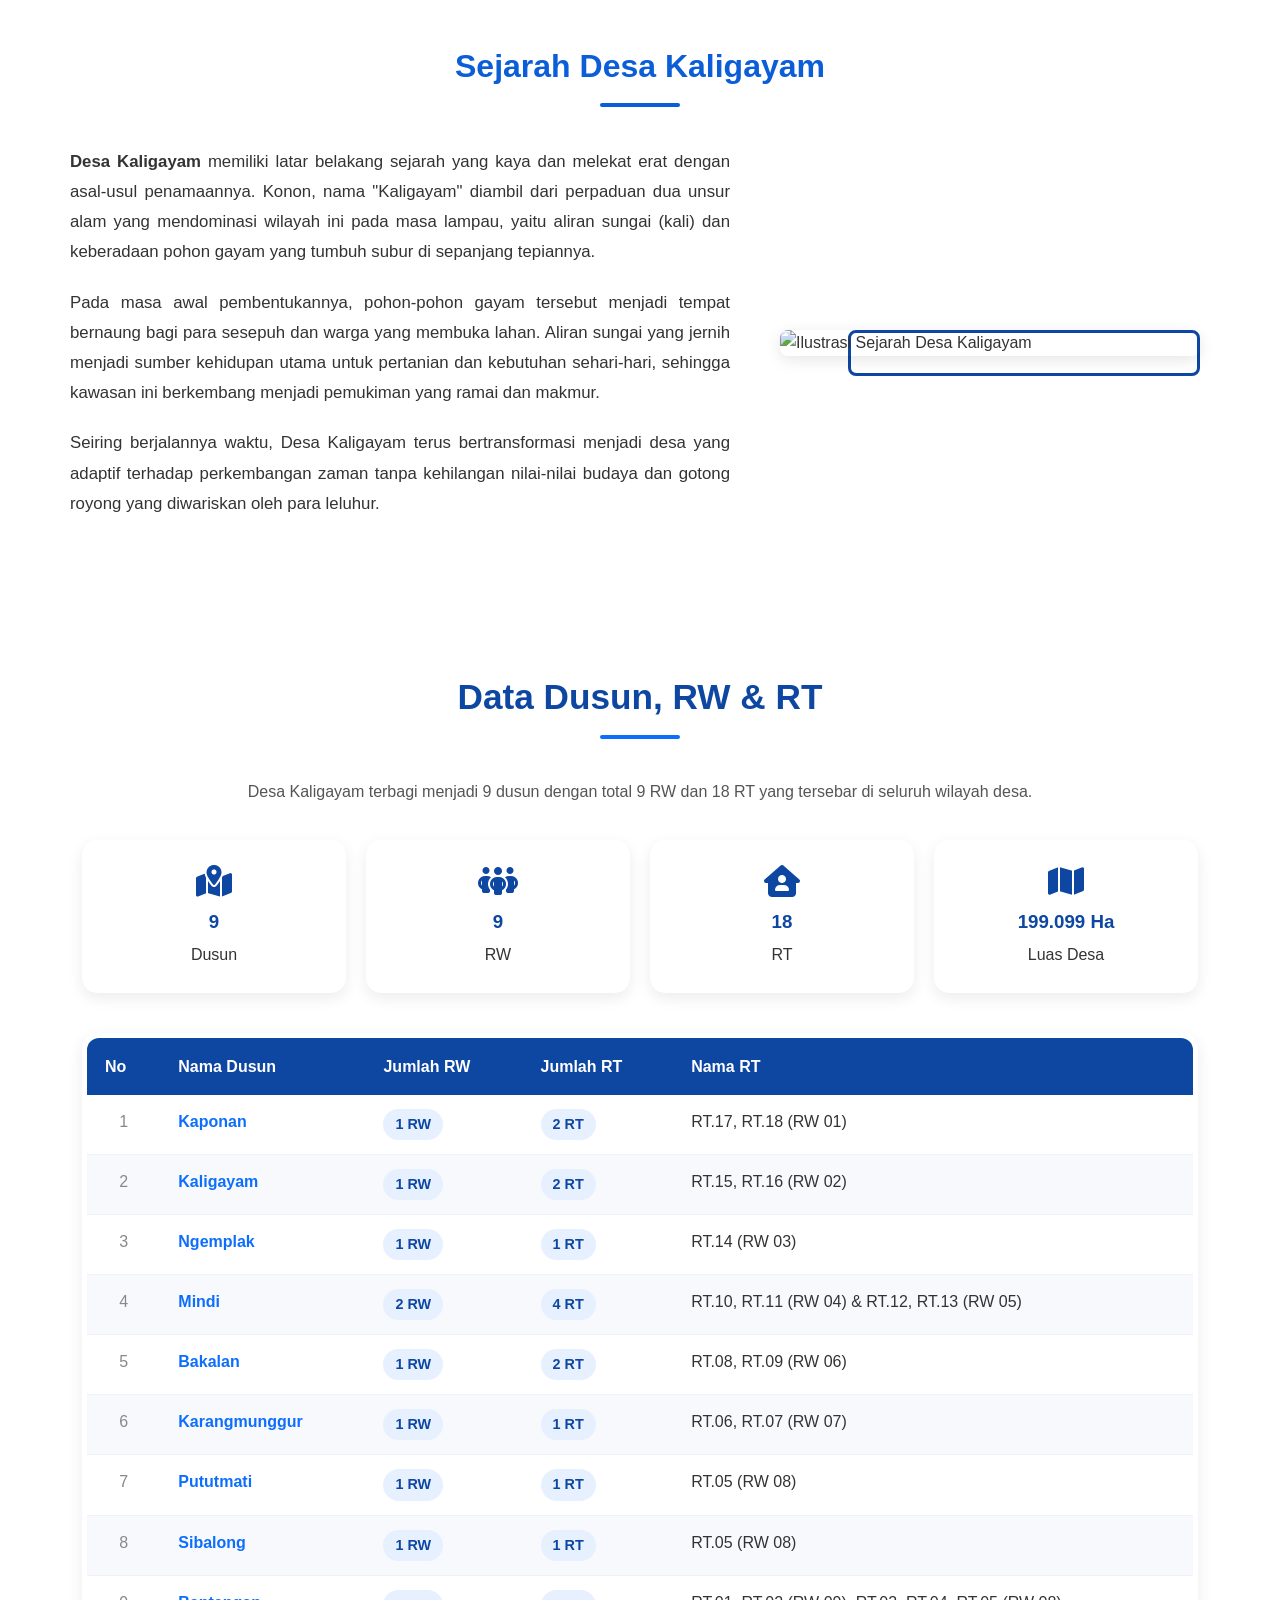
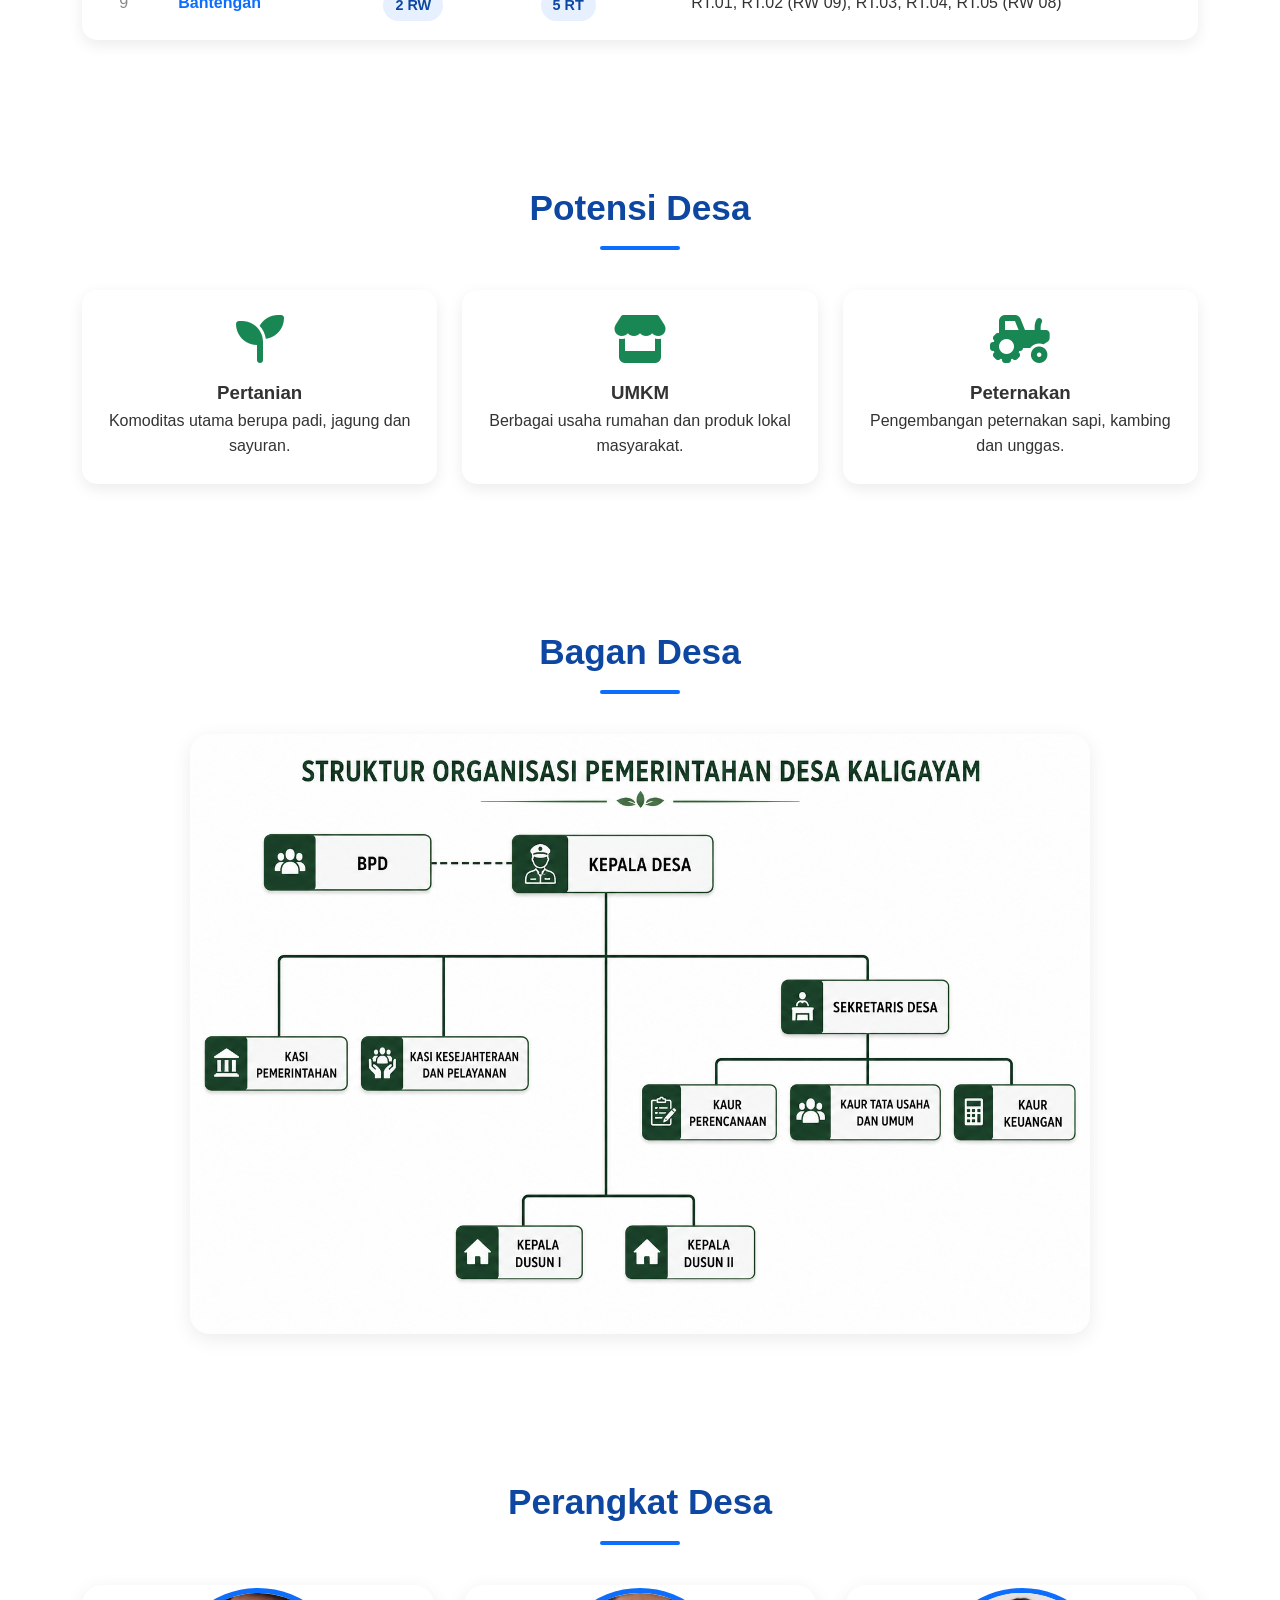
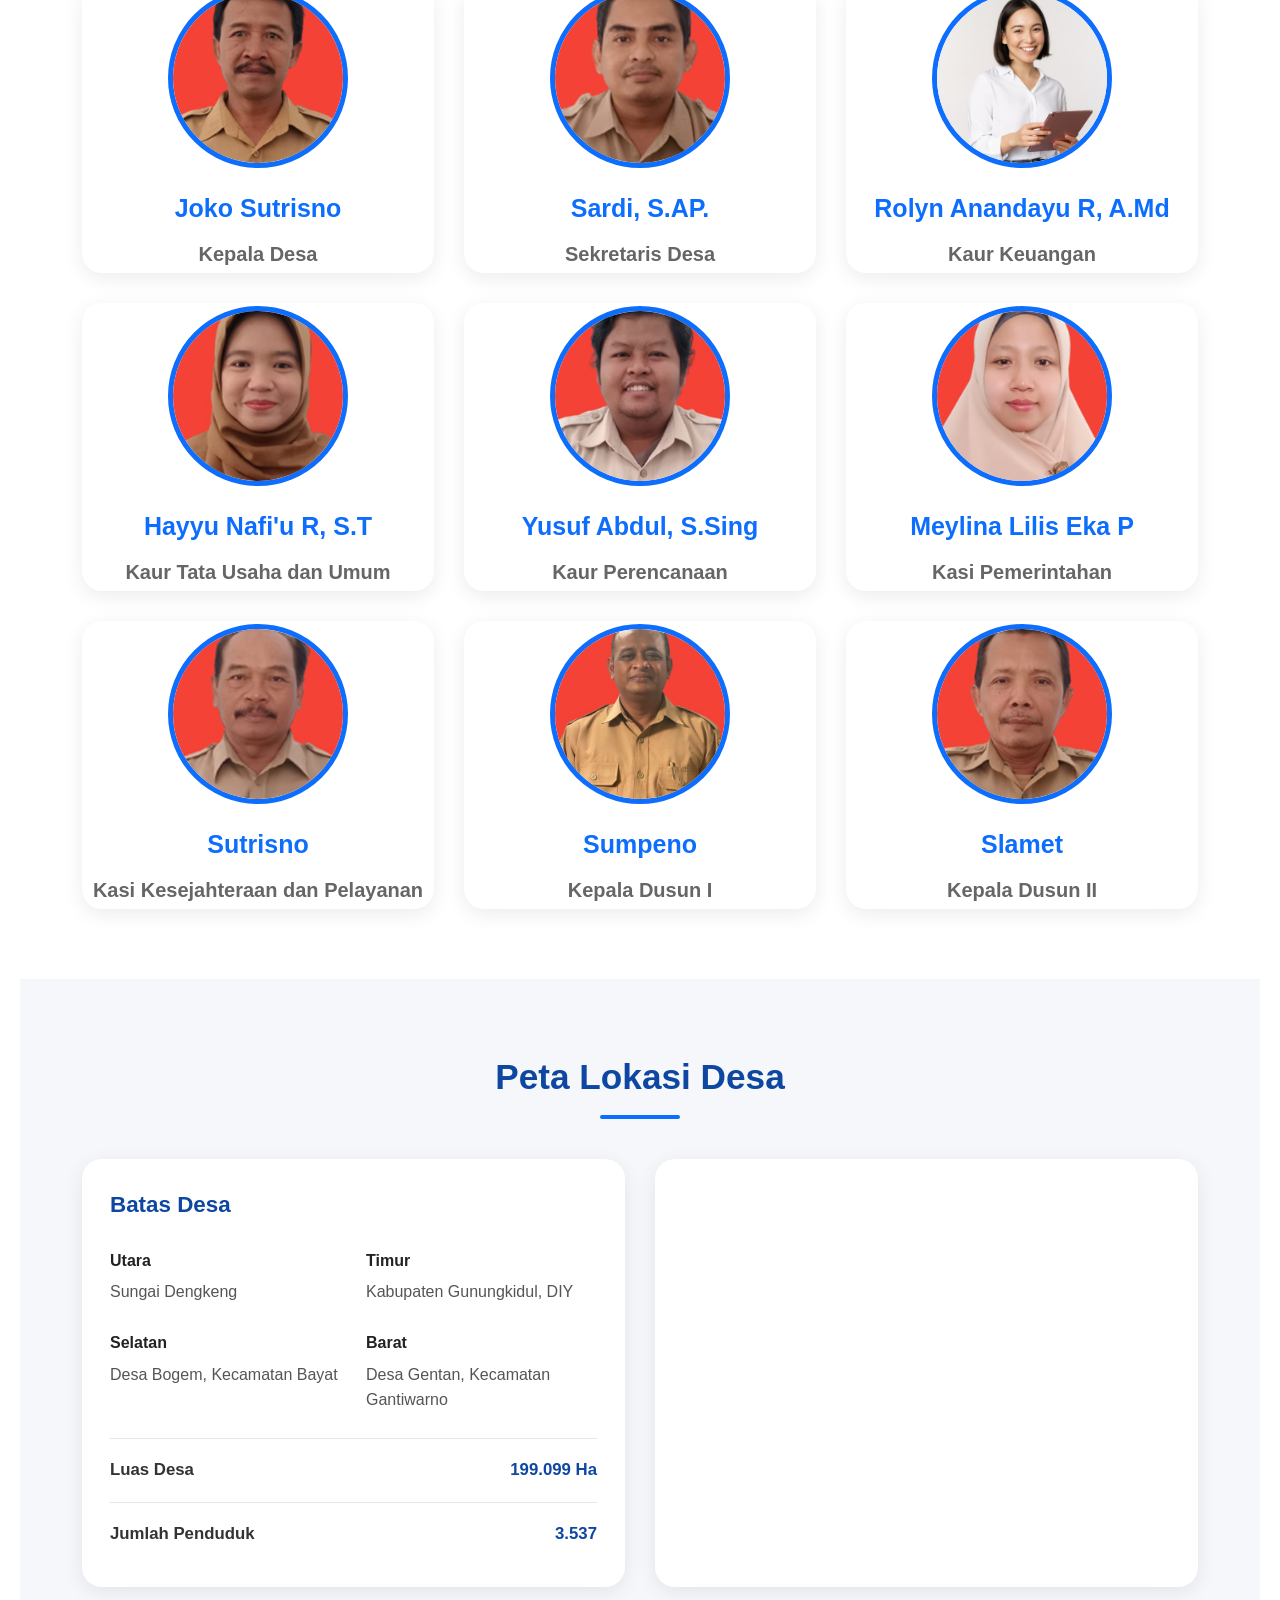
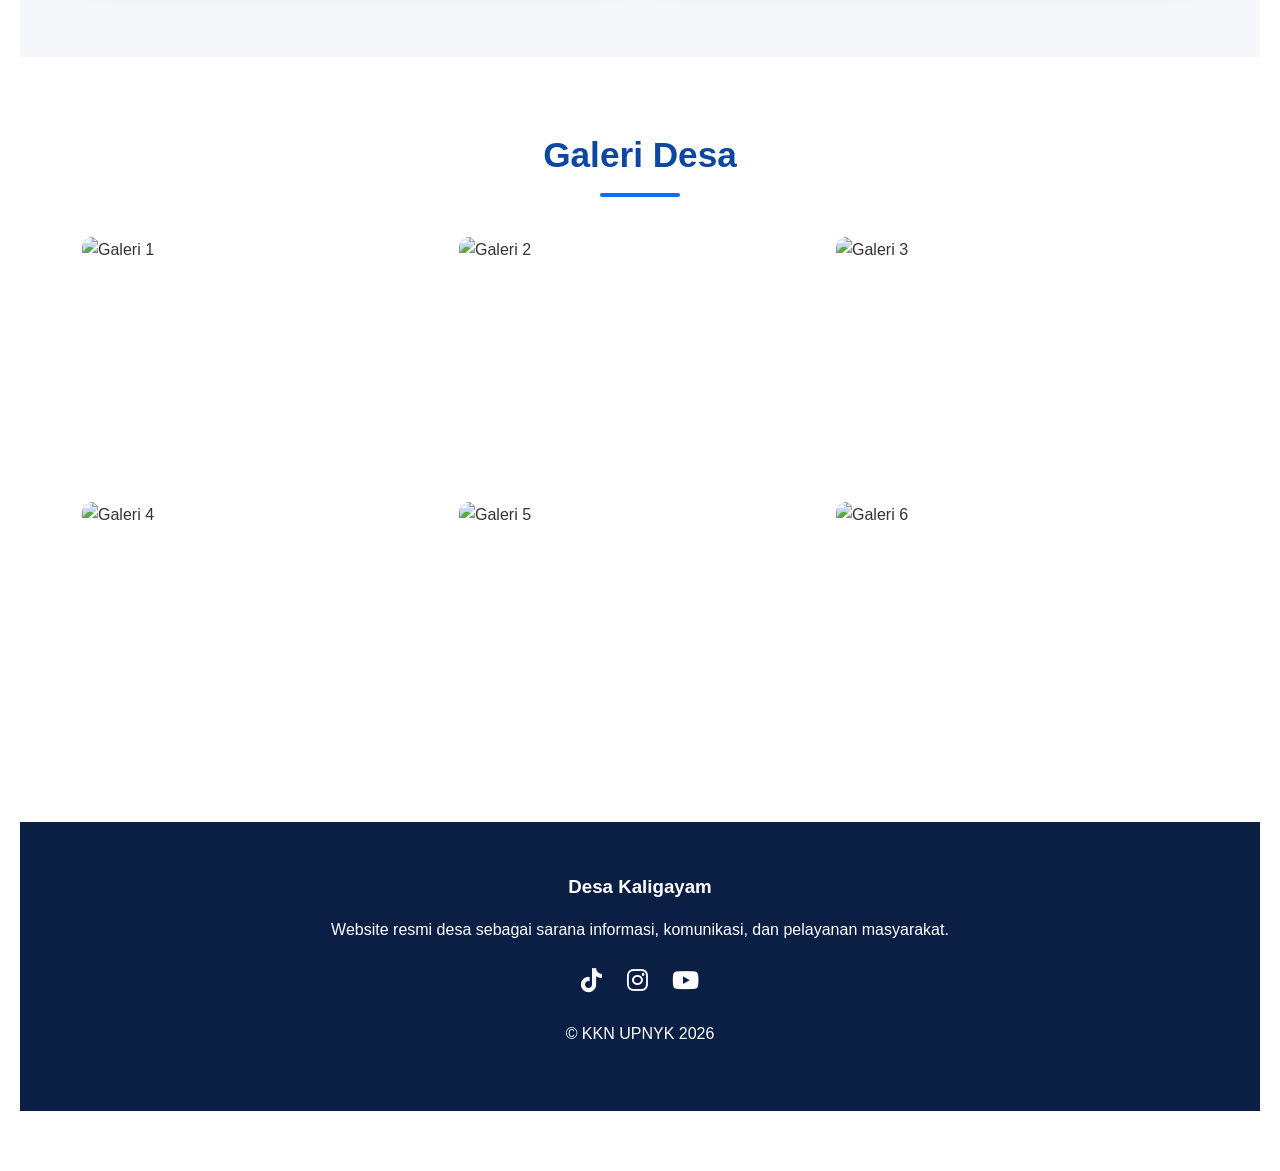
==== commit 94304462: "Add files via upload" ====
--- a/profil-desa.html
+++ b/profil-desa.html
@@ -828,10 +828,6 @@
     transition:.3s;
 }
 
-.dusun-table td.dusun-nama a:hover{
-    color:#0d47a1;
-    text-decoration:underline;
-}
 
 .dusun-table td.no-col{
     text-align:center;
@@ -1089,7 +1085,7 @@
 
                         <tr>
                             <td class="no-col">1</td>
-                            <td class="dusun-nama"><a href="dusun-Kaponan.html">Kaponan</a></td>
+                            <td class="dusun-nama"><a>Kaponan</a></td>
                             <td><span class="badge-jumlah">1 RW</span></td>
                             <td><span class="badge-jumlah">2 RT</span></td>
                             <td>RT.17, RT.18 (RW 01)</td>
@@ -1097,7 +1093,7 @@
 
                         <tr>
                             <td class="no-col">2</td>
-                            <td class="dusun-nama"><a href="dusun-Kaligayam.html">Kaligayam</a></td>
+                            <td class="dusun-nama"><a>Kaligayam</a></td>
                             <td><span class="badge-jumlah">1 RW</span></td>
                             <td><span class="badge-jumlah">2 RT</span></td>
                             <td>RT.15, RT.16 (RW 02)</td>
@@ -1105,7 +1101,7 @@
 
                         <tr>
                             <td class="no-col">3</td>
-                            <td class="dusun-nama"><a href="dusun-Ngemplak.html">Ngemplak</a></td>
+                            <td class="dusun-nama"><a>Ngemplak</a></td>
                             <td><span class="badge-jumlah">1 RW</span></td>
                             <td><span class="badge-jumlah">1 RT</span></td>
                             <td>RT.14 (RW 03)</td>
@@ -1113,7 +1109,7 @@
 
                         <tr>
                             <td class="no-col">4</td>
-                            <td class="dusun-nama"><a href="dusun-Mindi.html">Mindi</a></td>
+                            <td class="dusun-nama"><a>Mindi</a></td>
                             <td><span class="badge-jumlah">2 RW</span></td>
                             <td><span class="badge-jumlah">4 RT</span></td>
                             <td>RT.10, RT.11 (RW 04) &amp; RT.12, RT.13 (RW 05)</td>
@@ -1121,7 +1117,7 @@
 
                         <tr>
                             <td class="no-col">5</td>
-                            <td class="dusun-nama"><a href="dusun-Bakalan.html">Bakalan</a></td>
+                            <td class="dusun-nama"><a>Bakalan</a></td>
                             <td><span class="badge-jumlah">1 RW</span></td>
                             <td><span class="badge-jumlah">2 RT</span></td>
                             <td>RT.08, RT.09 (RW 06)</td>
@@ -1129,7 +1125,7 @@
 
                         <tr>
                             <td class="no-col">6</td>
-                            <td class="dusun-nama"><a href="dusun-Karangmunggur.html">Karangmunggur</a></td>
+                            <td class="dusun-nama"><a>Karangmunggur</a></td>
                             <td><span class="badge-jumlah">1 RW</span></td>
                             <td><span class="badge-jumlah">1 RT</span></td>
                             <td>RT.06, RT.07 (RW 07)</td>
@@ -1137,23 +1133,23 @@
 
                         <tr>
                             <td class="no-col">7</td>
-                            <td class="dusun-nama"><a href="dusun-Pututmati.html">Pututmati</a></td>
-                            <td><span class="badge-jumlah">-</span></td>
+                            <td class="dusun-nama"><a>Pututmati</a></td>
+                            <td><span class="badge-jumlah">1 RW</span></td>
                             <td><span class="badge-jumlah">1 RT</span></td>
                             <td>RT.05 (RW 08)</td>
                         </tr>
 
                         <tr>
                             <td class="no-col">8</td>
-                            <td class="dusun-nama"><a href="dusun-Sibalong.html">Sibalong</a></td>
-                            <td><span class="badge-jumlah">-</span></td>
-                            <td><span class="badge-jumlah">-</span></td>
+                            <td class="dusun-nama"><a>Sibalong</a></td>
+                            <td><span class="badge-jumlah">1 RW</span></td>
+                            <td><span class="badge-jumlah">1 RT</span></td>
                             <td>RT.05 (RW 08)</td>
                         </tr>
 
                         <tr>
                             <td class="no-col">9</td>
-                            <td class="dusun-nama"><a href="dusun-Bantengan.html">Bantengan</a></td>
+                            <td class="dusun-nama"><a>Bantengan</a></td>
                             <td><span class="badge-jumlah">2 RW</span></td>
                             <td><span class="badge-jumlah">5 RT</span></td>
                             <td>RT.01, RT.02 (RW 09), RT.03, RT.04, RT.05 (RW 08)</td>
